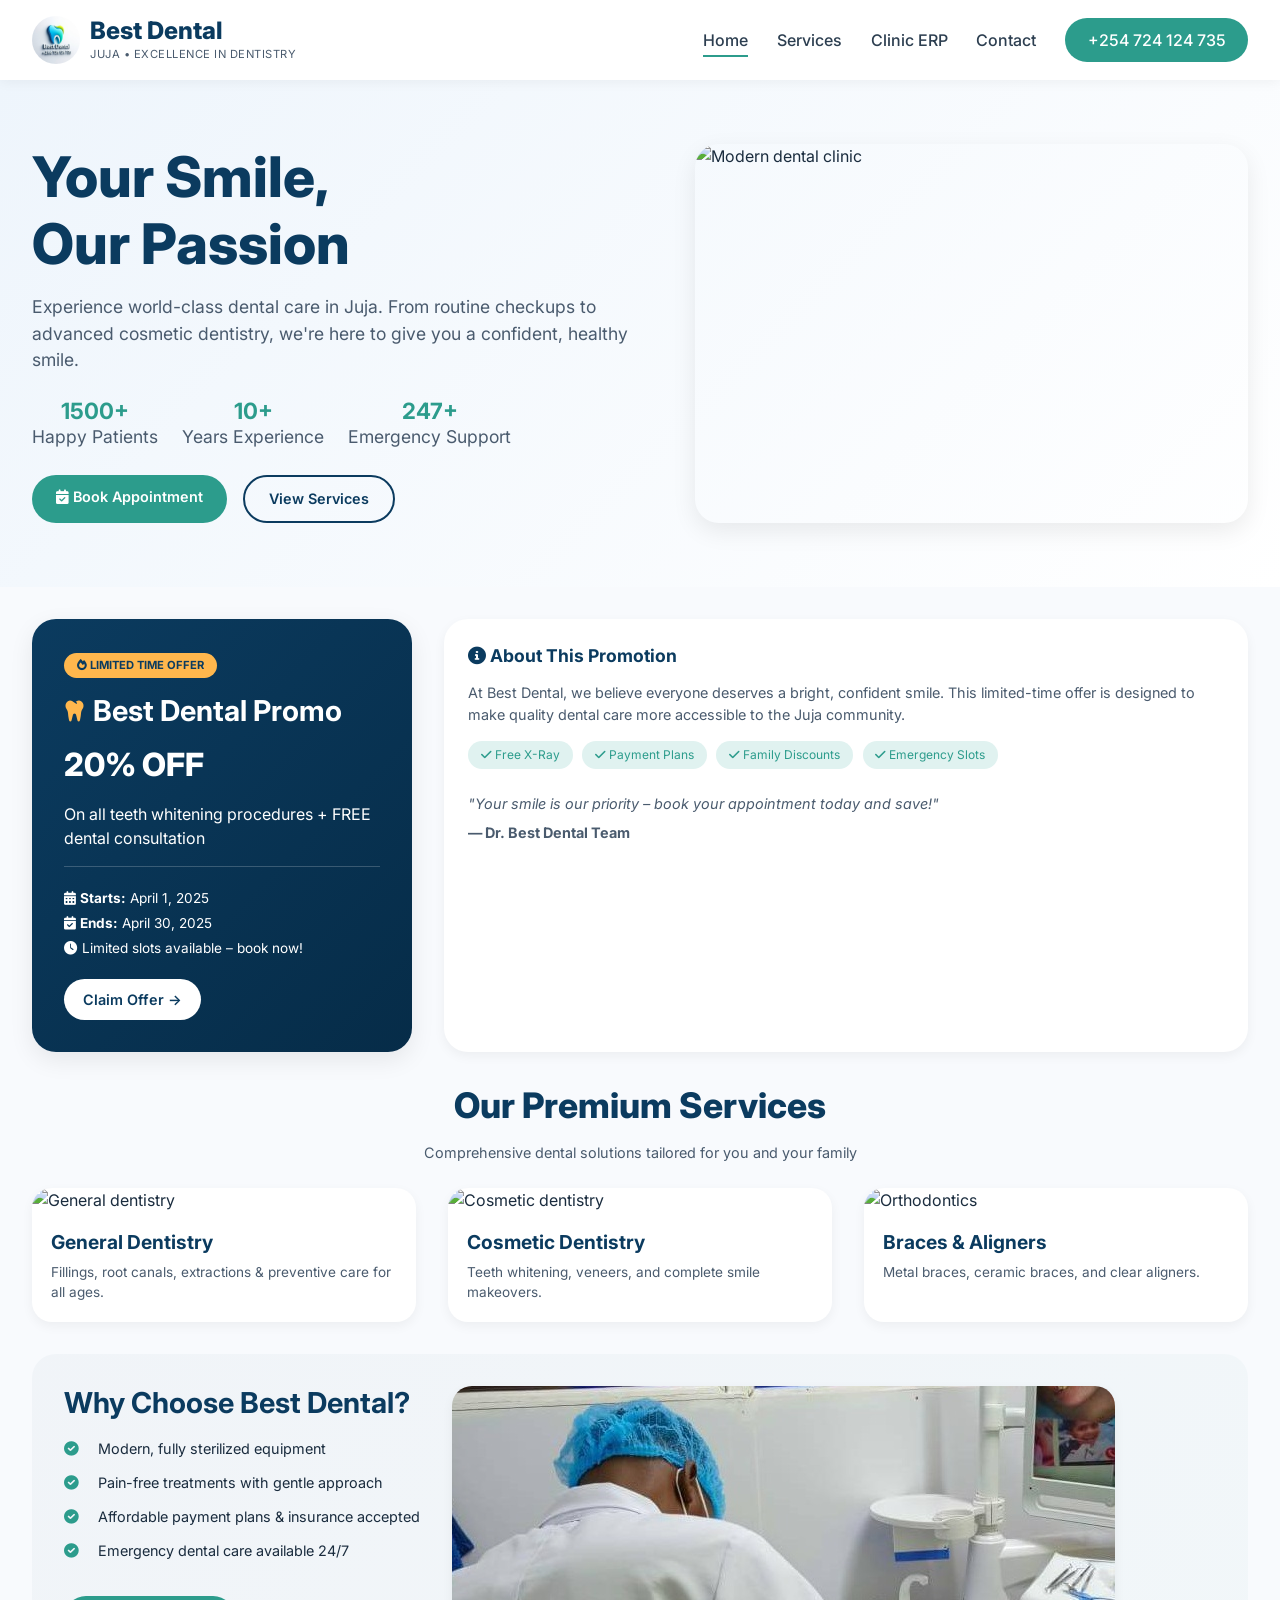
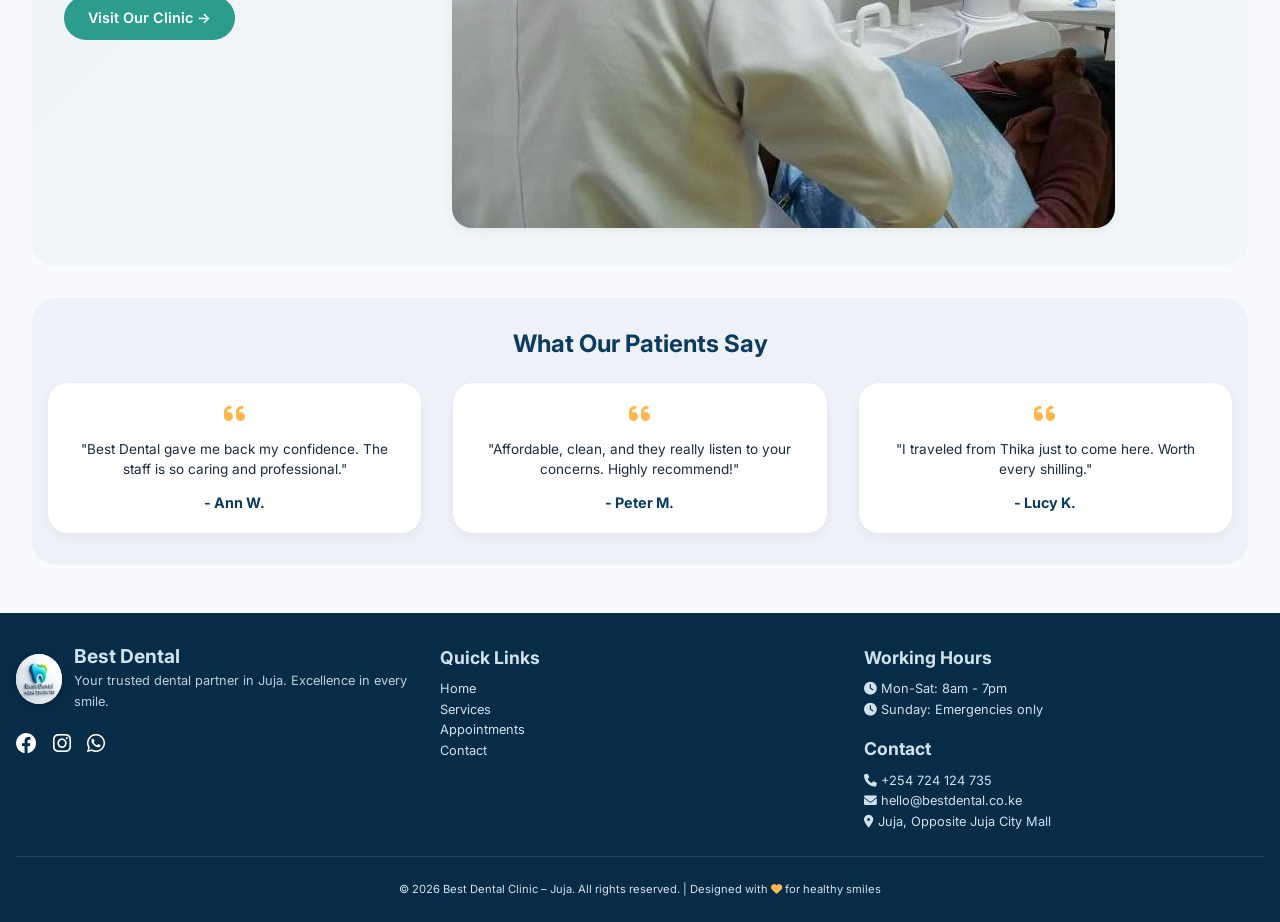
==== index.html @ 3c5ff572 "Add files via upload" ====
<!DOCTYPE html>
<html lang="en">
<head>
    <meta charset="UTF-8">
    <meta name="viewport" content="width=device-width, initial-scale=1.0, user-scalable=yes">
    <title>Best Dental | Premium Dental Care in Juja</title>
    <link rel="stylesheet" href="https://cdnjs.cloudflare.com/ajax/libs/font-awesome/6.0.0-beta3/css/all.min.css">
    <link href="https://fonts.googleapis.com/css2?family=Inter:opsz,wght@14..32,300;400;500;600;700;800&display=swap" rel="stylesheet">
    <link rel="stylesheet" href="css/style.css">
</head>
<body>
    <nav class="navbar">
        <div class="logo-area">
            <div class="logo-icon">
                <img src="img/logo.jpg" alt="Best Dental Logo">
            </div>
            <div class="logo-text">
                <h2>Best Dental</h2>
                <p>JUJA • EXCELLENCE IN DENTISTRY</p>
            </div>
        </div>
        
        <!-- Hamburger Button (Mobile Only) -->
        <button class="hamburger" id="hamburgerBtn">
            <span></span>
            <span></span>
            <span></span>
        </button>
        
        <!-- Desktop Navigation -->
        <div class="nav-links">
            <a href="index.html" class="active">Home</a>
            <a href="services.html">Services</a>
            <a href="erp.html">Clinic ERP</a>
            <a href="contact.html">Contact</a>
            <a href="contact.html" class="btn-contact">+254 724 124 735</a>
        </div>
    </nav>

    <!-- Slider Menu (Mobile Only) -->
    <div class="slider-overlay" id="sliderOverlay"></div>
    <div class="slider-menu" id="sliderMenu">
        <div class="slider-header">
            <div class="slider-logo">
                <div class="slider-logo-icon">
                    <img src="img/logo.jpg" alt="Best Dental Logo">
                </div>
                <div class="slider-logo-text">
                    <h3>Best Dental</h3>
                    <p>Juja • Excellence in Dentistry</p>
                </div>
            </div>
            <button class="close-slider" id="closeSliderBtn">&times;</button>
        </div>
        
        <div class="slider-nav">
            <a href="index.html" class="active"><i class="fas fa-home"></i> Home</a>
            <a href="services.html"><i class="fas fa-tooth"></i> Services</a>
            <a href="erp.html"><i class="fas fa-chart-line"></i> Clinic ERP</a>
            <a href="contact.html"><i class="fas fa-envelope"></i> Contact</a>
        </div>
        
        <div class="slider-contact">
            <h4><i class="fas fa-phone-alt"></i> Contact Us</h4>
            <p><i class="fas fa-phone"></i> +254 724 124 735</p>
            <p><i class="fas fa-envelope"></i> hello@bestdental.co.ke</p>
            <p><i class="fas fa-map-marker-alt"></i> Juja, Opposite Juja City Mall</p>
            
            <div class="slider-social">
                <a href="https://web.facebook.com/best.dental.724787" target="_blank"><i class="fab fa-facebook"></i></a>
                <a href="https://www.instagram.com/bestdentalservices/" target="_blank"><i class="fab fa-instagram"></i></a>
                <a href="https://wa.me/254724124735" target="_blank"><i class="fab fa-whatsapp"></i></a>
            </div>
            
            <a href="erp.html" class="slider-btn"><i class="fas fa-calendar-check"></i> Book Appointment</a>
        </div>
    </div>

    <section class="hero">
        <div class="container">
            <div class="hero-content">
                <h1>Your Smile, <br>Our Passion</h1>
                <p>Experience world-class dental care in Juja. From routine checkups to advanced cosmetic dentistry, we're here to give you a confident, healthy smile.</p>
                <div class="hero-stats">
                    <div class="stat"><h3>1500+</h3><p>Happy Patients</p></div>
                    <div class="stat"><h3>10+</h3><p>Years Experience</p></div>
                    <div class="stat"><h3>24/7</h3><p>Emergency Support</p></div>
                </div>
                <div style="display: flex; gap: 1rem; flex-wrap: wrap;">
                    <a href="erp.html" class="btn-primary"><i class="fas fa-calendar-check"></i> Book Appointment</a>
                    <a href="services.html" class="btn-outline">View Services</a>
                </div>
            </div>
            <div class="hero-image">
                <img src="https://houseofdentistry.co.ke/wp-content/uploads/2020/10/DSC_0431-scaled.jpg" alt="Modern dental clinic">
            </div>
        </div>
    </section>

    <div class="container">
        <!-- Promo Section - Left Aligned Card -->
        <div class="promo-wrapper">
            <div class="promo-card">
                <div class="promo-badge"><i class="fas fa-fire"></i> LIMITED TIME OFFER</div>
                <h3><i class="fas fa-tooth"></i> Best Dental Promo</h3>
                <div class="promo-offer">20% OFF</div>
                <p>On all teeth whitening procedures + FREE dental consultation</p>
                <div class="promo-date">
                    <p><i class="fas fa-calendar-alt"></i> <strong>Starts:</strong> April 1, 2025</p>
                    <p><i class="fas fa-calendar-check"></i> <strong>Ends:</strong> April 30, 2025</p>
                    <p><i class="fas fa-clock"></i> Limited slots available – book now!</p>
                </div>
                <a href="erp.html" class="promo-btn">Claim Offer →</a>
            </div>
            <div class="promo-content-right">
                <h4><i class="fas fa-info-circle"></i> About This Promotion</h4>
                <p>At Best Dental, we believe everyone deserves a bright, confident smile. This limited-time offer is designed to make quality dental care more accessible to the Juja community.</p>
                <div class="promo-features">
                    <span><i class="fas fa-check"></i> Free X-Ray</span>
                    <span><i class="fas fa-check"></i> Payment Plans</span>
                    <span><i class="fas fa-check"></i> Family Discounts</span>
                    <span><i class="fas fa-check"></i> Emergency Slots</span>
                </div>
                <p style="margin-top: 1.5rem; font-style: italic;">"Your smile is our priority – book your appointment today and save!"</p>
                <p style="margin-top: 0.5rem;"><strong>— Dr. Best Dental Team</strong></p>
            </div>
        </div>

        <h2 class="section-title">Our Premium Services</h2>
        <p class="section-subtitle">Comprehensive dental solutions tailored for you and your family</p>
        <div class="services-grid">
            <div class="service-card">
                <img src="https://shifaahospital.org/wp-content/uploads/2024/09/The-Role-of-a-Dentist-in-Maintaining-Your-Oral-Health.png" alt="General dentistry">
                <div class="content"><h3>General Dentistry</h3><p>Fillings, root canals, extractions & preventive care for all ages.</p></div>
            </div>
            <div class="service-card">
                <img src="https://scontent.fnbo13-1.fna.fbcdn.net/v/t39.30808-6/469881800_122126326064559151_54409147963840266_n.jpg?_nc_cat=105&ccb=1-7&_nc_sid=7b2446&_nc_eui2=AeFeHCFg1ZyaSvf7OvO3dJHKMnWObNJjqqAydY5s0mOqoLmKIzpsZwMqHELjt81m7YivEz2nai2r1z9JcjOSUirW&_nc_ohc=10UrlW1pHYQQ7kNvwGve7om&_nc_oc=Adovda522_haFuPMYmV1KsLUGXLLTKb4F3AwwepINVeyv_uLvt_TNycDi_cEps5HBSg&_nc_zt=23&_nc_ht=scontent.fnbo13-1.fna&_nc_gid=rflgQR3ItjI2ReU6grjfIA&_nc_ss=7a3a8&oh=00_Af3TT6M0QEmY58oxbe2tudcOz56ZprPc-ssbzOOgNjv3Uw&oe=69E692A6" alt="Cosmetic dentistry">
                <div class="content"><h3>Cosmetic Dentistry</h3><p>Teeth whitening, veneers, and complete smile makeovers.</p></div>
            </div>
            <div class="service-card">
                <img src="https://scontent.fnbo13-1.fna.fbcdn.net/v/t39.30808-6/470174684_122126584082559151_8700361435746763257_n.jpg?_nc_cat=108&ccb=1-7&_nc_sid=7b2446&_nc_eui2=AeGcIFAI9cGWh2qvRXtf2LxHQKT_LH-jnSpApP8sf6OdKqCbs3N2cEvGn_MaRPOKewoOFg4mpyKg1pTp7HoCHFAS&_nc_ohc=2NS2NKE_FpYQ7kNvwEtRUem&_nc_oc=AdpPy-0zDy1A6zvn3qN0KlWBdwSfjOWMylGCkoMfh3kVoTkOLO0EexBCStS_WVl-idM&_nc_zt=23&_nc_ht=scontent.fnbo13-1.fna&_nc_gid=z2QCT9Ng_3uWGx5Ohzm9BA&_nc_ss=7a3a8&oh=00_Af2NoJyahvsW6EiJYlNEM8X_BnwLkhM2UC7EM9M5RymG6A&oe=69E68B86" alt="Orthodontics">
                <div class="content"><h3>Braces & Aligners</h3><p>Metal braces, ceramic braces, and clear aligners.</p></div>
            </div>
        </div>

        <!-- Why Choose Us -->
        <div class="feature-section">
            <div class="feature-text">
                <h2>Why Choose Best Dental?</h2>
                <ul>
                    <li><i class="fas fa-check-circle"></i> Modern, fully sterilized equipment</li>
                    <li><i class="fas fa-check-circle"></i> Pain-free treatments with gentle approach</li>
                    <li><i class="fas fa-check-circle"></i> Affordable payment plans & insurance accepted</li>
                    <li><i class="fas fa-check-circle"></i> Emergency dental care available 24/7</li>
                </ul>
                <a href="contact.html" class="btn-primary" style="margin-top: 1.5rem; display: inline-block;">Visit Our Clinic →</a>
            </div>
            <div class="feature-image">
                <img src="img/doctor.jpg" alt="Dental clinic interior">
            </div>
        </div>

        <!-- Testimonials -->
        <div class="testimonials">
            <h2 style="text-align: center; color: var(--primary);">What Our Patients Say</h2>
            <div class="testimonial-grid">
                <div class="testimonial-card"><i class="fas fa-quote-left"></i><p>"Best Dental gave me back my confidence. The staff is so caring and professional."</p><h4>- Ann W.</h4></div>
                <div class="testimonial-card"><i class="fas fa-quote-left"></i><p>"Affordable, clean, and they really listen to your concerns. Highly recommend!"</p><h4>- Peter M.</h4></div>
                <div class="testimonial-card"><i class="fas fa-quote-left"></i><p>"I traveled from Thika just to come here. Worth every shilling."</p><h4>- Lucy K.</h4></div>
            </div>
        </div>
    </div>

    <footer>
        <div class="footer-content">
            <div>
                <div class="footer-logo-area">
                    <div class="footer-logo-icon">
                        <img src="img/logo.jpg" alt="Best Dental Logo">
                    </div>
                    <div>
                        <h3>Best Dental</h3>
                        <p>Your trusted dental partner in Juja. Excellence in every smile.</p>
                    </div>
                </div>
                <div class="social-links">
                    <a href="https://web.facebook.com/best.dental.724787" target="_blank"><i class="fab fa-facebook"></i></a>
                    <a href="https://www.instagram.com/bestdentalservices/" target="_blank"><i class="fab fa-instagram"></i></a>
                    <a href="https://wa.me/254724124735" target="_blank"><i class="fab fa-whatsapp"></i></a>
                </div>
            </div>
            <div>
                <h4>Quick Links</h4>
                <p><a href="index.html">Home</a><br><a href="services.html">Services</a><br><a href="erp.html">Appointments</a><br><a href="contact.html">Contact</a></p>
            </div>
            <div>
                <h4>Working Hours</h4>
                <p><i class="fas fa-clock"></i> Mon-Sat: 8am - 7pm<br><i class="fas fa-clock"></i> Sunday: Emergencies only</p>
                <h4 style="margin-top: 1rem;">Contact</h4>
                <p><i class="fas fa-phone"></i> +254 724 124 735<br><i class="fas fa-envelope"></i> hello@bestdental.co.ke<br><i class="fas fa-map-marker-alt"></i> Juja, Opposite Juja City Mall</p>
            </div>
        </div>
        <div class="copyright">
            <p>© 2026 Best Dental Clinic – Juja. All rights reserved. | Designed with <i class="fas fa-heart" style="color: #ffb74d;"></i> for healthy smiles</p>
        </div>
    </footer>

    <script src="js/script.js"></script>
</body>
</html>
---- css/style.css ----
/* ========================================
   BEST DENTAL - MAIN STYLESHEET
   Professional Mobile & Desktop Experience
   ======================================== */

:root {
    --primary: #0b3b5f;
    --primary-dark: #062c48;
    --primary-light: #1a5a7d;
    --secondary: #2c9c8c;
    --secondary-light: #e0f2f0;
    --accent: #ffb74d;
    --accent-dark: #f5a623;
    --gray-100: #f8f9fc;
    --gray-200: #eef2f8;
    --gray-600: #4a5b6e;
    --shadow-sm: 0 4px 12px rgba(0, 0, 0, 0.05);
    --shadow-md: 0 8px 24px rgba(0, 0, 0, 0.08);
    --shadow-lg: 0 16px 32px rgba(0, 0, 0, 0.1);
    --shadow-3d: 0 20px 35px -10px rgba(0, 0, 0, 0.2);
}

* {
    margin: 0;
    padding: 0;
    box-sizing: border-box;
}

body {
    font-family: 'Inter', sans-serif;
    background: #f8fafd;
    color: #1a2c3e;
    line-height: 1.5;
    overflow-x: hidden;
}

h1, h2, h3 {
    font-weight: 700;
    line-height: 1.2;
}

/* Container */
.container {
    max-width: 1280px;
    margin: 0 auto;
    padding: 0 2rem;
}

/* ========= NAVBAR - MOBILE FIRST ========= */
.navbar {
    background: rgba(255, 255, 255, 0.98);
    backdrop-filter: blur(10px);
    padding: 0.8rem 1rem;
    display: flex;
    justify-content: space-between;
    align-items: center;
    flex-wrap: wrap;
    box-shadow: var(--shadow-sm);
    position: sticky;
    top: 0;
    z-index: 1000;
    transition: all 0.3s ease;
}

.logo-area {
    display: flex;
    align-items: center;
    gap: 10px;
    transition: transform 0.3s ease;
}

.logo-icon {
    background: var(--primary);
    width: 40px;
    height: 40px;
    border-radius: 50%;
    display: flex;
    align-items: center;
    justify-content: center;
    color: white;
    font-size: 1.3rem;
    transition: all 0.3s ease;
}

.logo-text h2 {
    font-size: 1.2rem;
    font-weight: 800;
    color: var(--primary);
}

.logo-text p {
    font-size: 0.6rem;
    color: var(--gray-600);
    letter-spacing: 0.5px;
}

.nav-links {
    display: flex;
    align-items: center;
    gap: 0.8rem;
    flex-wrap: wrap;
}

.nav-links a {
    text-decoration: none;
    color: #2c3e50;
    font-weight: 500;
    font-size: 0.85rem;
    transition: all 0.3s ease;
    position: relative;
    white-space: nowrap;
}

.btn-contact {
    background: var(--secondary);
    color: white !important;
    padding: 0.4rem 0.9rem;
    border-radius: 40px;
    font-size: 0.8rem !important;
}

/* ========= HERO SECTION - MOBILE OPTIMIZED ========= */
.hero {
    background: linear-gradient(135deg, #eef5fc 0%, #ffffff 100%);
    padding: 2rem 1rem;
    position: relative;
    overflow: hidden;
}

.hero .container {
    display: flex;
    flex-direction: column;
    gap: 2rem;
    padding: 0;
}

.hero-content {
    text-align: center;
}

.hero-content h1 {
    font-size: 2rem;
    font-weight: 800;
    color: var(--primary);
    margin-bottom: 1rem;
}

.hero-content p {
    font-size: 0.95rem;
    color: var(--gray-600);
    margin-bottom: 1.5rem;
    line-height: 1.5;
}

.hero-stats {
    display: flex;
    justify-content: center;
    gap: 1.5rem;
    margin: 1.5rem 0;
    flex-wrap: wrap;
}

.stat {
    text-align: center;
    transition: transform 0.3s ease;
}

.stat h3 {
    font-size: 1.4rem;
    color: var(--secondary);
}

.stat p {
    font-size: 0.8rem;
    margin-bottom: 0;
}

.hero-image {
    border-radius: 24px;
    overflow: hidden;
    box-shadow: var(--shadow-md);
}

.hero-image img {
    width: 100%;
    height: auto;
    display: block;
}

/* ========= PROMO SECTION - MOBILE FIRST ========= */
.promo-wrapper {
    display: flex;
    flex-direction: column;
    gap: 1.5rem;
    margin: 2rem 0;
}

.promo-card {
    background: linear-gradient(135deg, var(--primary) 0%, var(--primary-dark) 100%);
    border-radius: 24px;
    padding: 1.5rem;
    color: white;
    box-shadow: var(--shadow-md);
    transition: all 0.4s ease;
    position: relative;
    overflow: hidden;
}

.promo-card h3 {
    font-size: 1.3rem;
    margin-bottom: 0.8rem;
    display: flex;
    align-items: center;
    gap: 8px;
}

.promo-card h3 i {
    font-size: 1.5rem;
    color: var(--accent);
}

.promo-badge {
    background: var(--accent);
    color: var(--primary);
    display: inline-block;
    padding: 0.25rem 0.8rem;
    border-radius: 50px;
    font-weight: 700;
    font-size: 0.7rem;
    margin-bottom: 1rem;
}

.promo-offer {
    font-size: 1.8rem;
    font-weight: 800;
    margin: 0.8rem 0;
}

.promo-date {
    border-top: 1px solid rgba(255,255,255,0.2);
    margin-top: 1rem;
    padding-top: 1rem;
    font-size: 0.85rem;
}

.promo-date p {
    margin: 0.3rem 0;
}

.promo-btn {
    background: white;
    color: var(--primary);
    padding: 0.6rem 1.2rem;
    border-radius: 40px;
    text-decoration: none;
    font-weight: 600;
    display: inline-block;
    margin-top: 1rem;
    font-size: 0.9rem;
    transition: all 0.3s ease;
}

.promo-content-right {
    flex: 1;
    background: white;
    border-radius: 24px;
    padding: 1.5rem;
    box-shadow: var(--shadow-sm);
}

.promo-content-right h4 {
    color: var(--primary);
    font-size: 1.1rem;
    margin-bottom: 0.8rem;
}

.promo-content-right p {
    color: var(--gray-600);
    font-size: 0.9rem;
    line-height: 1.5;
}

.promo-features {
    display: flex;
    flex-wrap: wrap;
    gap: 0.6rem;
    margin-top: 1rem;
}

.promo-features span {
    background: var(--secondary-light);
    padding: 0.3rem 0.8rem;
    border-radius: 50px;
    font-size: 0.75rem;
    color: var(--secondary);
}

/* ========= BUTTONS ========= */
.btn-primary, .btn-outline {
    display: inline-block;
    padding: 0.7rem 1.5rem;
    border-radius: 40px;
    text-decoration: none;
    font-weight: 600;
    font-size: 0.9rem;
    transition: all 0.3s ease;
    text-align: center;
}

.btn-primary {
    background: var(--secondary);
    color: white;
}

.btn-outline {
    background: transparent;
    color: var(--primary);
    border: 2px solid var(--primary);
}

/* ========= SERVICES SECTION ========= */
.section-title {
    text-align: center;
    font-size: 1.8rem;
    font-weight: 800;
    margin: 2rem 0 1rem;
    color: var(--primary);
}

.section-subtitle {
    text-align: center;
    color: var(--gray-600);
    font-size: 0.9rem;
    margin-bottom: 1.5rem;
    padding: 0 1rem;
}

.services-grid {
    display: grid;
    grid-template-columns: 1fr;
    gap: 1.5rem;
    margin: 1.5rem 0;
}

.service-card {
    background: white;
    border-radius: 20px;
    overflow: hidden;
    box-shadow: var(--shadow-sm);
    transition: all 0.3s ease;
}

.service-card img {
    width: 100%;
    height: 180px;
    object-fit: cover;
}

.service-card .content {
    padding: 1.2rem;
}

.service-card h3 {
    font-size: 1.2rem;
    margin-bottom: 0.5rem;
    color: var(--primary);
}

.service-card p {
    font-size: 0.85rem;
    color: var(--gray-600);
    line-height: 1.5;
}

/* ========= FEATURE SECTION ========= */
.feature-section {
    display: flex;
    flex-direction: column;
    gap: 1.5rem;
    margin: 2rem 0;
    background: linear-gradient(135deg, rgba(11,59,95,0.03) 0%, rgba(44,156,140,0.03) 100%);
    padding: 1.5rem;
    border-radius: 24px;
}

.feature-text h2 {
    color: var(--primary);
    font-size: 1.4rem;
    margin-bottom: 1rem;
}

.feature-text ul {
    list-style: none;
    line-height: 1.8;
}

.feature-text li {
    font-size: 0.9rem;
    margin-bottom: 0.5rem;
}

.feature-text li i {
    color: var(--secondary);
    margin-right: 10px;
    width: 20px;
}

.feature-image img {
    width: 100%;
    border-radius: 20px;
    box-shadow: var(--shadow-sm);
}

/* ========= TESTIMONIALS ========= */
.testimonials {
    background: var(--gray-200);
    border-radius: 24px;
    padding: 2rem 1rem;
    margin: 2rem 0;
}

.testimonials h2 {
    font-size: 1.5rem;
}

.testimonial-grid {
    display: grid;
    grid-template-columns: 1fr;
    gap: 1.5rem;
    margin-top: 1.5rem;
}

.testimonial-card {
    background: white;
    padding: 1.2rem;
    border-radius: 20px;
    text-align: center;
    box-shadow: var(--shadow-sm);
}

.testimonial-card i {
    font-size: 1.5rem;
    color: var(--accent);
    margin-bottom: 0.8rem;
}

.testimonial-card p {
    font-size: 0.85rem;
    line-height: 1.5;
    margin-bottom: 0.8rem;
}

.testimonial-card h4 {
    font-size: 0.9rem;
    color: var(--primary);
}

/* ========= FOOTER ========= */
footer {
    background: var(--primary-dark);
    color: #d1e2ed;
    padding: 2rem 1rem 1.5rem;
    margin-top: 3rem;
}

.footer-content {
    max-width: 1280px;
    margin: 0 auto;
    display: grid;
    grid-template-columns: 1fr;
    gap: 1.5rem;
    text-align: center;
}

.footer-content h3, .footer-content h4 {
    font-size: 1.1rem;
    margin-bottom: 0.5rem;
}

.footer-content p {
    font-size: 0.8rem;
    line-height: 1.6;
}

.footer-content a {
    color: #d1e2ed;
    text-decoration: none;
    transition: color 0.3s ease;
}

.social-links {
    display: flex;
    justify-content: center;
    gap: 1rem;
    margin-top: 0.8rem;
}

.social-links a {
    color: white;
    font-size: 1.3rem;
    transition: all 0.3s ease;
}

.copyright {
    text-align: center;
    padding-top: 1.5rem;
    margin-top: 1.5rem;
    border-top: 1px solid rgba(255,255,255,0.1);
    font-size: 0.7rem;
}

/* ========= DESKTOP ENHANCEMENTS ========= */
@media (min-width: 768px) {
    /* Navbar Desktop */
    .navbar {
        padding: 1rem 2rem;
    }
    
    .logo-icon {
        width: 48px;
        height: 48px;
        font-size: 1.6rem;
    }
    
    .logo-text h2 {
        font-size: 1.5rem;
    }
    
    .logo-text p {
        font-size: 0.7rem;
    }
    
    .nav-links {
        gap: 1.8rem;
    }
    
    .nav-links a {
        font-size: 1rem;
    }
    
    .btn-contact {
        padding: 0.6rem 1.4rem;
        font-size: 1rem !important;
    }
    
    /* Hero Desktop */
    .hero {
        padding: 4rem 2rem;
    }
    
    .hero .container {
        flex-direction: row;
        gap: 3rem;
    }
    
    .hero-content {
        text-align: left;
        flex: 1;
    }
    
    .hero-content h1 {
        font-size: 3rem;
    }
    
    .hero-content p {
        font-size: 1.1rem;
    }
    
    .hero-stats {
        justify-content: flex-start;
    }
    
    .hero-image {
        flex: 0.9;
    }
    
    /* Promo Desktop */
    .promo-wrapper {
        flex-direction: row;
        gap: 2rem;
    }
    
    .promo-card {
        flex: 0 0 380px;
        padding: 2rem;
    }
    
    .promo-card h3 {
        font-size: 1.8rem;
    }
    
    .promo-offer {
        font-size: 2rem;
    }
    
    /* Services Desktop */
    .services-grid {
        grid-template-columns: repeat(auto-fit, minmax(280px, 1fr));
        gap: 2rem;
    }
    
    .section-title {
        font-size: 2.2rem;
    }
    
    /* Feature Desktop */
    .feature-section {
        flex-direction: row;
        gap: 2rem;
        padding: 2rem;
    }
    
    .feature-text h2 {
        font-size: 1.8rem;
    }
    
    /* Testimonials Desktop */
    .testimonial-grid {
        grid-template-columns: repeat(auto-fit, minmax(280px, 1fr));
        gap: 2rem;
    }
    
    /* Footer Desktop */
    .footer-content {
        grid-template-columns: repeat(auto-fit, minmax(200px, 1fr));
        text-align: left;
    }
    
    .social-links {
        justify-content: flex-start;
    }
}

/* ========= LARGE DESKTOP ========= */
@media (min-width: 1200px) {
    .container {
        padding: 0 2rem;
    }
    
    .hero-content h1 {
        font-size: 3.5rem;
    }
}

/* ========= SMALL MOBILE (under 380px) ========= */
@media (max-width: 380px) {
    .navbar {
        flex-direction: column;
        gap: 0.8rem;
    }
    
    .nav-links {
        justify-content: center;
    }
    
    .hero-content h1 {
        font-size: 1.6rem;
    }
    
    .promo-card {
        padding: 1.2rem;
    }
    
    .promo-offer {
        font-size: 1.5rem;
    }
    
    .btn-primary, .btn-outline {
        padding: 0.6rem 1.2rem;
        font-size: 0.8rem;
    }
}

/* ========= TOUCH OPTIMIZATIONS ========= */
@media (max-width: 768px) {
    /* Larger touch targets */
    .nav-links a,
    .btn-primary,
    .btn-outline,
    .promo-btn,
    .service-card,
    .testimonial-card {
        cursor: pointer;
        -webkit-tap-highlight-color: transparent;
    }
    
    /* Improve readability */
    body {
        font-size: 16px;
    }
    
    /* Better spacing for touch */
    .stat, 
    .service-card .content,
    .promo-features span {
        padding: 0.5rem;
    }
    
    /* Prevent zoom on input focus */
    input, select, textarea, button {
        font-size: 16px;
    }
}

/* ========= ANIMATIONS ========= */
@keyframes fadeInUp {
    from {
        opacity: 0;
        transform: translateY(30px);
    }
    to {
        opacity: 1;
        transform: translateY(0);
    }
}

/* Hover effects only on devices that support hover */
@media (hover: hover) {
    .logo-area:hover {
        transform: scale(1.02);
    }
    
    .logo-icon:hover {
        transform: rotateY(180deg);
        background: var(--secondary);
    }
    
    .nav-links a:hover {
        color: var(--secondary);
        transform: translateY(-2px);
    }
    
    .nav-links a::after {
        content: '';
        position: absolute;
        bottom: -5px;
        left: 0;
        width: 0%;
        height: 2px;
        background: var(--secondary);
        transition: width 0.3s ease;
    }
    
    .nav-links a:hover::after,
    .nav-links a.active::after {
        width: 100%;
    }
    
    .btn-contact:hover {
        background: var(--primary-light);
        transform: translateY(-3px) scale(1.02) !important;
        box-shadow: var(--shadow-md);
    }
    
    .hero-image:hover {
        transform: translateY(-10px) rotateX(3deg);
        box-shadow: var(--shadow-3d);
    }
    
    .hero-image:hover img {
        transform: scale(1.05);
    }
    
    .service-card:hover {
        transform: translateY(-8px);
        box-shadow: var(--shadow-md);
    }
    
    .promo-card:hover {
        transform: translateY(-5px);
        box-shadow: var(--shadow-lg);
    }
    
    .testimonial-card:hover {
        transform: translateY(-5px);
        box-shadow: var(--shadow-md);
    }
    
    .social-links a:hover {
        color: var(--accent);
        transform: translateY(-3px);
    }
}
/* Footer Logo Styles */
.footer-logo-area {
    display: flex;
    align-items: center;
    gap: 12px;
    margin-bottom: 1rem;
}

.footer-logo-icon {
    width: 50px;
    height: 50px;
    border-radius: 50%;
    overflow: hidden;
    background: white;
    display: flex;
    align-items: center;
    justify-content: center;
    box-shadow: 0 2px 8px rgba(0, 0, 0, 0.15);
}

.footer-logo-icon img {
    width: 100%;
    height: 100%;
    object-fit: cover;
}

.footer-logo-area h3 {
    margin-bottom: 0.2rem;
    font-size: 1.2rem;
}

.footer-logo-area p {
    font-size: 0.8rem;
    opacity: 0.9;
}

/* Mobile adjustment for footer logo */
@media (max-width: 768px) {
    .footer-logo-area {
        justify-content: center;
        text-align: center;
        flex-direction: column;
    }
    
    .footer-logo-icon {
        width: 60px;
        height: 60px;
        margin-bottom: 0.5rem;
    }
    
    .footer-logo-area h3 {
        font-size: 1.3rem;
    }
}

/* Desktop footer logo adjustment */
@media (min-width: 768px) {
    .footer-logo-area {
        flex-direction: row;
        text-align: left;
    }
}
/* Logo Image Styles */
.logo-icon {
    width: 48px;
    height: 48px;
    border-radius: 50%;
    overflow: hidden;
    display: flex;
    align-items: center;
    justify-content: center;
    background: var(--primary);
    transition: all 0.3s ease;
}

.logo-icon img {
    width: 100%;
    height: 100%;
    object-fit: cover;
}

.logo-icon i {
    font-size: 1.6rem;
    color: white;
}

/* Mobile adjustment */
@media (max-width: 768px) {
    .logo-icon {
        width: 40px;
        height: 40px;
    }
    
    .logo-icon i {
        font-size: 1.3rem;
    }
}
/* ========================================
   HAMBURGER MENU - MOBILE SLIDER
   ======================================== */

/* Hamburger Button */
.hamburger {
    display: none;
    background: none;
    border: none;
    cursor: pointer;
    padding: 10px;
    z-index: 1001;
    position: relative;
}

.hamburger span {
    display: block;
    width: 25px;
    height: 3px;
    background: var(--primary);
    margin: 5px 0;
    border-radius: 3px;
    transition: all 0.3s ease;
}

/* Hamburger Animation (when open) */
.hamburger.active span:nth-child(1) {
    transform: rotate(45deg) translate(5px, 6px);
}

.hamburger.active span:nth-child(2) {
    opacity: 0;
}

.hamburger.active span:nth-child(3) {
    transform: rotate(-45deg) translate(5px, -6px);
}

/* Slider Menu Overlay */
.slider-overlay {
    position: fixed;
    top: 0;
    left: 0;
    width: 100%;
    height: 100%;
    background: rgba(0, 0, 0, 0.5);
    z-index: 1002;
    opacity: 0;
    visibility: hidden;
    transition: all 0.3s ease;
}

.slider-overlay.active {
    opacity: 1;
    visibility: visible;
}

/* Slider Menu (75% width from left) */
.slider-menu {
    position: fixed;
    top: 0;
    left: -75%;
    width: 75%;
    height: 100%;
    background: linear-gradient(135deg, var(--primary) 0%, var(--primary-dark) 100%);
    z-index: 1003;
    padding: 2rem 1.5rem;
    transition: left 0.3s cubic-bezier(0.4, 0, 0.2, 1);
    box-shadow: 5px 0 25px rgba(0, 0, 0, 0.2);
    overflow-y: auto;
}

.slider-menu.active {
    left: 0;
}

/* Slider Menu Header */
.slider-header {
    display: flex;
    justify-content: space-between;
    align-items: center;
    margin-bottom: 2rem;
    padding-bottom: 1rem;
    border-bottom: 1px solid rgba(255, 255, 255, 0.2);
}

.slider-logo {
    display: flex;
    align-items: center;
    gap: 10px;
}

.slider-logo-icon {
    width: 45px;
    height: 45px;
    border-radius: 50%;
    overflow: hidden;
    background: white;
    display: flex;
    align-items: center;
    justify-content: center;
}

.slider-logo-icon img {
    width: 100%;
    height: 100%;
    object-fit: cover;
}

.slider-logo-text h3 {
    color: white;
    font-size: 1.1rem;
    margin-bottom: 0.2rem;
}

.slider-logo-text p {
    color: rgba(255, 255, 255, 0.7);
    font-size: 0.7rem;
}

.close-slider {
    background: none;
    border: none;
    color: white;
    font-size: 1.8rem;
    cursor: pointer;
    transition: transform 0.3s ease;
    padding: 5px;
}

.close-slider:hover {
    transform: rotate(90deg);
}

/* Slider Navigation Links */
.slider-nav {
    display: flex;
    flex-direction: column;
    gap: 1rem;
    margin-bottom: 2rem;
}

.slider-nav a {
    color: white;
    text-decoration: none;
    font-size: 1.2rem;
    font-weight: 500;
    padding: 0.8rem 0;
    transition: all 0.3s ease;
    border-bottom: 1px solid rgba(255, 255, 255, 0.1);
    display: flex;
    align-items: center;
    gap: 12px;
}

.slider-nav a i {
    width: 25px;
    font-size: 1.2rem;
    color: var(--accent);
}

.slider-nav a:hover {
    transform: translateX(8px);
    color: var(--accent);
}

.slider-nav a.active {
    color: var(--accent);
}

/* Slider Contact Info */
.slider-contact {
    margin-top: 2rem;
    padding-top: 1rem;
    border-top: 1px solid rgba(255, 255, 255, 0.2);
}

.slider-contact h4 {
    color: white;
    font-size: 1rem;
    margin-bottom: 1rem;
}

.slider-contact p {
    color: rgba(255, 255, 255, 0.8);
    font-size: 0.85rem;
    margin-bottom: 0.8rem;
    display: flex;
    align-items: center;
    gap: 10px;
}

.slider-contact p i {
    width: 20px;
    color: var(--accent);
}

.slider-social {
    display: flex;
    gap: 1rem;
    margin-top: 1.5rem;
}

.slider-social a {
    color: white;
    font-size: 1.3rem;
    transition: all 0.3s ease;
}

.slider-social a:hover {
    color: var(--accent);
    transform: translateY(-3px);
}

/* Slider Button */
.slider-btn {
    display: inline-block;
    background: var(--accent);
    color: var(--primary);
    padding: 0.8rem 1.5rem;
    border-radius: 40px;
    text-decoration: none;
    font-weight: 600;
    font-size: 0.9rem;
    margin-top: 1.5rem;
    text-align: center;
    transition: all 0.3s ease;
}

.slider-btn:hover {
    background: white;
    transform: translateY(-2px);
}

/* Hide desktop nav links on mobile, show hamburger */
@media (max-width: 768px) {
    .hamburger {
        display: block;
    }
    
    .nav-links {
        display: none;
    }
    
    /* Prevent body scroll when menu is open */
    body.menu-open {
        overflow: hidden;
    }
}

/* Show desktop nav on tablet/desktop, hide hamburger */
@media (min-width: 769px) {
    .hamburger {
        display: none;
    }
    
    .slider-overlay,
    .slider-menu {
        display: none;
    }
}
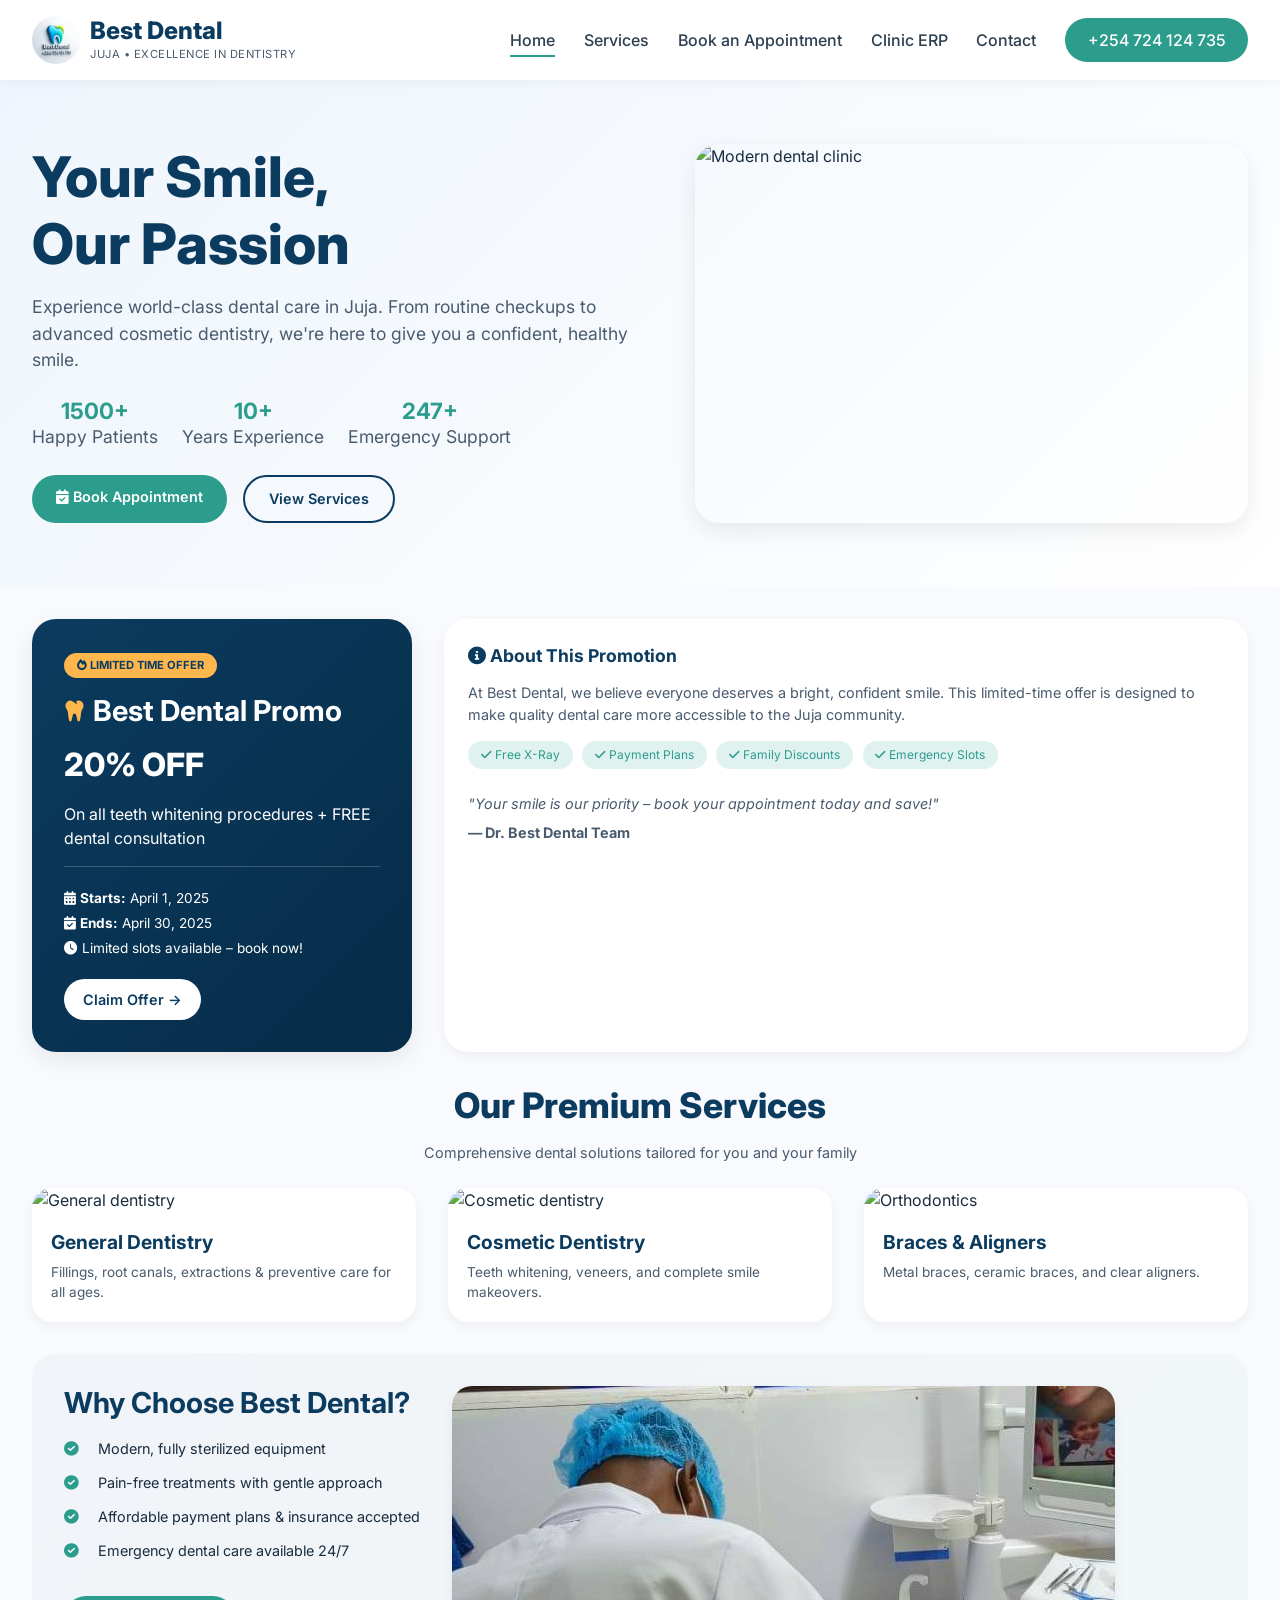
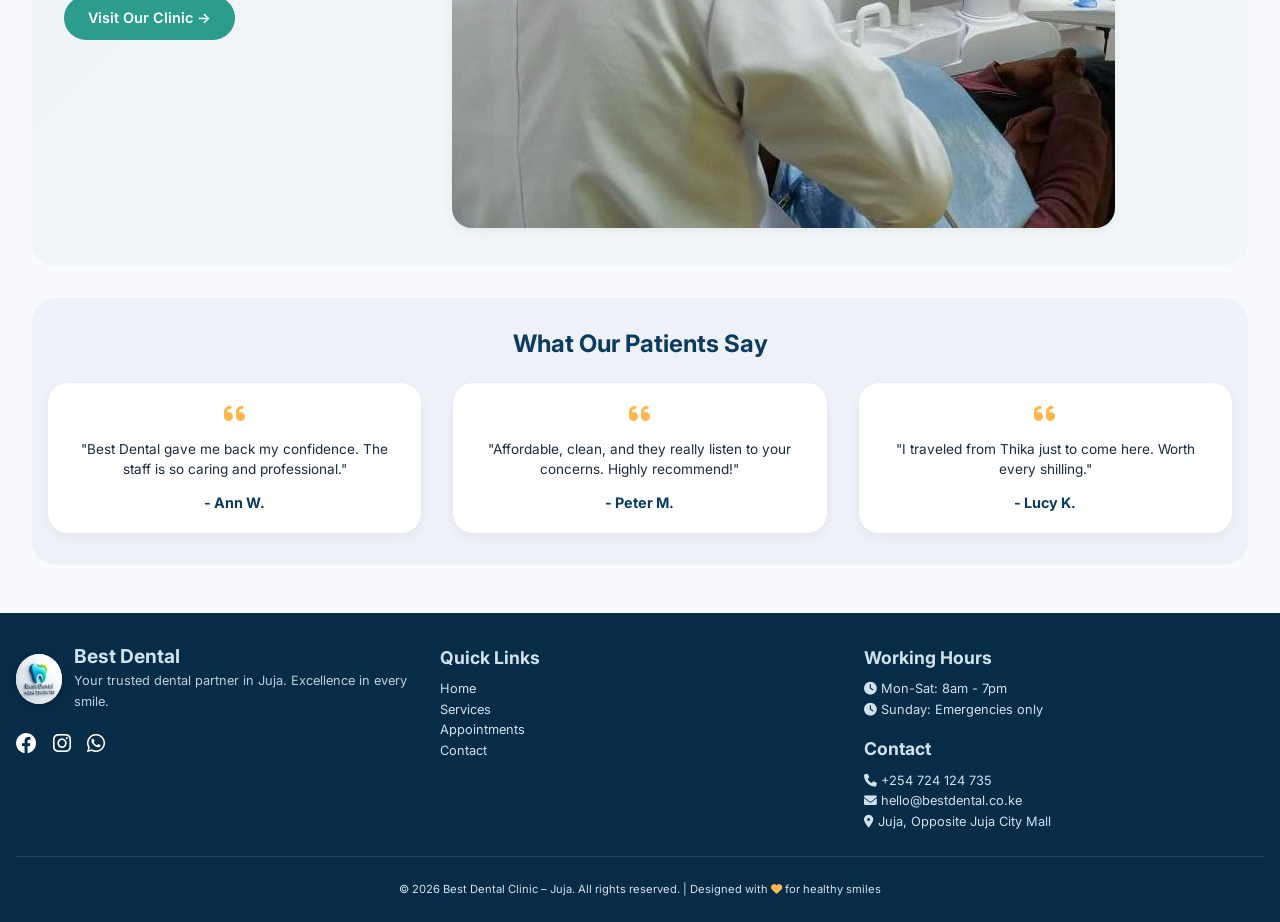
==== commit 952c2f11: "Update index.html" ====
--- a/index.html
+++ b/index.html
@@ -31,6 +31,7 @@
         <div class="nav-links">
             <a href="index.html" class="active">Home</a>
             <a href="services.html">Services</a>
+            <a href="appointment.html">Book an Appointment</a>
             <a href="erp.html">Clinic ERP</a>
             <a href="contact.html">Contact</a>
             <a href="contact.html" class="btn-contact">+254 724 124 735</a>
@@ -56,7 +57,7 @@
         <div class="slider-nav">
             <a href="index.html" class="active"><i class="fas fa-home"></i> Home</a>
             <a href="services.html"><i class="fas fa-tooth"></i> Services</a>
-            <a href="erp.html"><i class="fas fa-chart-line"></i> Clinic ERP</a>
+            <a href="appointment.html"><i class="fas fa-chart-line"></i> Clinic ERP</a>
             <a href="contact.html"><i class="fas fa-envelope"></i> Contact</a>
         </div>
         
@@ -87,7 +88,7 @@
                     <div class="stat"><h3>24/7</h3><p>Emergency Support</p></div>
                 </div>
                 <div style="display: flex; gap: 1rem; flex-wrap: wrap;">
-                    <a href="erp.html" class="btn-primary"><i class="fas fa-calendar-check"></i> Book Appointment</a>
+                    <a href="appointment.html" class="btn-primary"><i class="fas fa-calendar-check"></i> Book Appointment</a>
                     <a href="services.html" class="btn-outline">View Services</a>
                 </div>
             </div>
@@ -207,4 +208,4 @@
 
     <script src="js/script.js"></script>
 </body>
-</html>+</html>
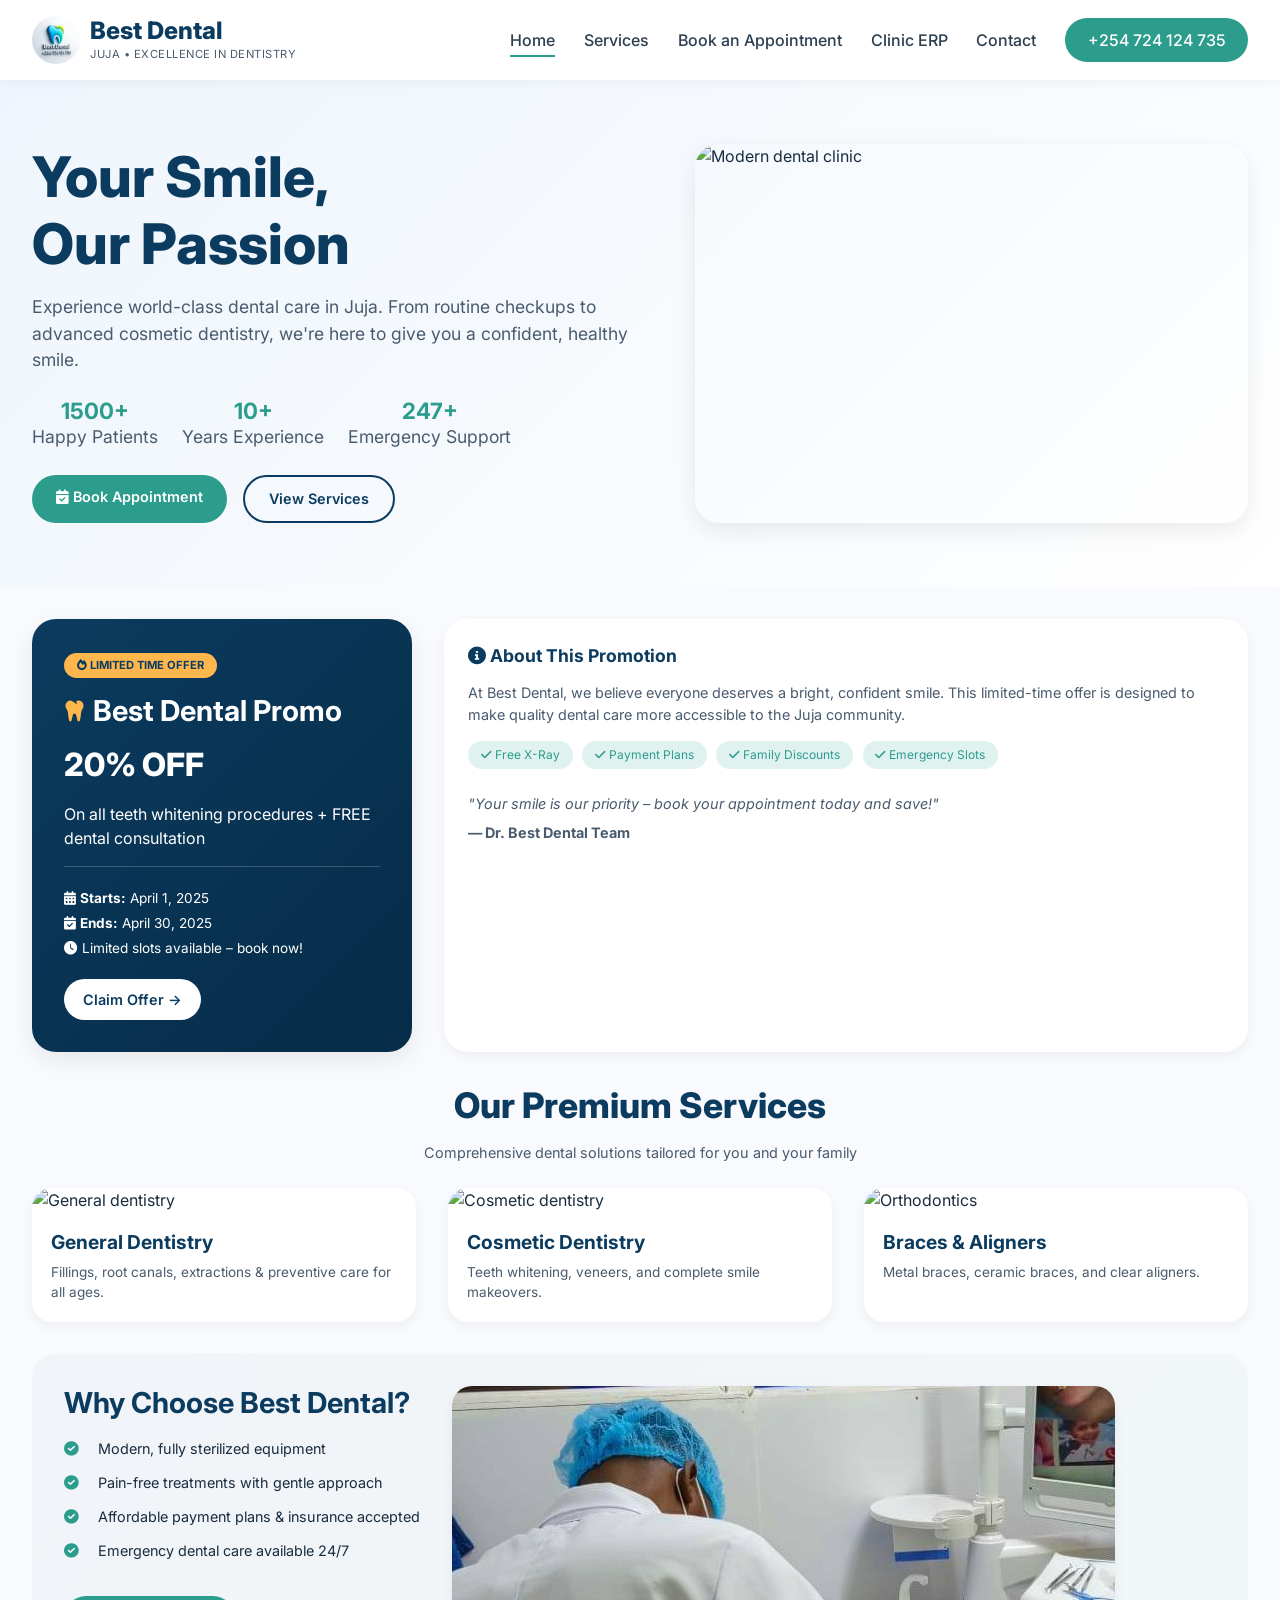
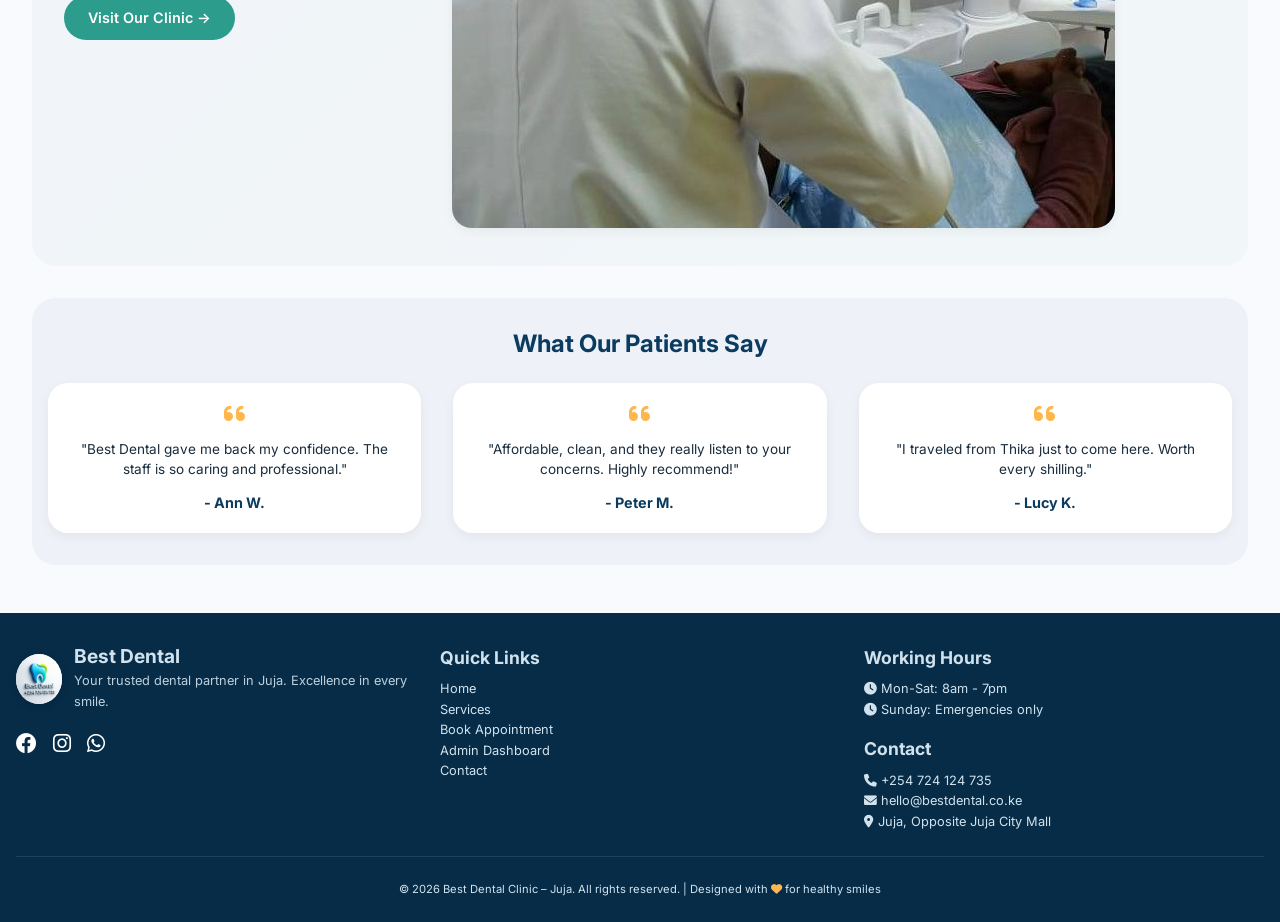
==== commit 344663ea: "Update index.html" ====
--- a/index.html
+++ b/index.html
@@ -3,7 +3,37 @@
 <head>
     <meta charset="UTF-8">
     <meta name="viewport" content="width=device-width, initial-scale=1.0, user-scalable=yes">
+    
+    <!-- Title -->
     <title>Best Dental | Premium Dental Care in Juja</title>
+    
+    <!-- Favicon - Browser Tab Icon -->
+    <link rel="icon" type="image/jpeg" href="img/logo.jpg">
+    <link rel="apple-touch-icon" href="img/logo.jpg">
+    
+    <!-- Open Graph Meta Tags (For WhatsApp, Facebook, LinkedIn sharing) -->
+    <meta property="og:title" content="Best Dental Clinic - Premium Dental Care in Juja">
+    <meta property="og:description" content="Experience world-class dental care in Juja. General dentistry, cosmetic dentistry, braces, whitening, and 24/7 emergency support. Book your appointment today!">
+    <meta property="og:image" content="https://bestdental.co.ke/img/logo.jpg">
+    <meta property="og:image:width" content="1200">
+    <meta property="og:image:height" content="630">
+    <meta property="og:type" content="website">
+    <meta property="og:url" content="https://bestdental.co.ke">
+    <meta property="og:site_name" content="Best Dental Clinic">
+    
+    <!-- Twitter Card Meta Tags -->
+    <meta name="twitter:card" content="summary_large_image">
+    <meta name="twitter:title" content="Best Dental Clinic - Premium Dental Care in Juja">
+    <meta name="twitter:description" content="Experience world-class dental care in Juja. Book your appointment today!">
+    <meta name="twitter:image" content="https://bestdental.co.ke/img/logo.jpg">
+    
+    <!-- Additional SEO Meta Tags -->
+    <meta name="description" content="Best Dental Clinic in Juja offers general dentistry, cosmetic dentistry, braces, teeth whitening, and 24/7 emergency care. Book your appointment today!">
+    <meta name="keywords" content="dentist Juja, dental clinic Juja, teeth whitening, braces, dentures, root canal, Best Dental">
+    <meta name="author" content="Best Dental Clinic">
+    <meta name="robots" content="index, follow">
+    
+    <!-- CSS -->
     <link rel="stylesheet" href="https://cdnjs.cloudflare.com/ajax/libs/font-awesome/6.0.0-beta3/css/all.min.css">
     <link href="https://fonts.googleapis.com/css2?family=Inter:opsz,wght@14..32,300;400;500;600;700;800&display=swap" rel="stylesheet">
     <link rel="stylesheet" href="css/style.css">
@@ -57,7 +87,8 @@
         <div class="slider-nav">
             <a href="index.html" class="active"><i class="fas fa-home"></i> Home</a>
             <a href="services.html"><i class="fas fa-tooth"></i> Services</a>
-            <a href="appointment.html"><i class="fas fa-chart-line"></i> Clinic ERP</a>
+            <a href="appointment.html"><i class="fas fa-calendar-check"></i> Book Appointment</a>
+            <a href="erp.html"><i class="fas fa-chart-line"></i> Clinic ERP</a>
             <a href="contact.html"><i class="fas fa-envelope"></i> Contact</a>
         </div>
         
@@ -73,7 +104,7 @@
                 <a href="https://wa.me/254724124735" target="_blank"><i class="fab fa-whatsapp"></i></a>
             </div>
             
-            <a href="erp.html" class="slider-btn"><i class="fas fa-calendar-check"></i> Book Appointment</a>
+            <a href="appointment.html" class="slider-btn"><i class="fas fa-calendar-check"></i> Book Appointment</a>
         </div>
     </div>
 
@@ -111,7 +142,7 @@
                     <p><i class="fas fa-calendar-check"></i> <strong>Ends:</strong> April 30, 2025</p>
                     <p><i class="fas fa-clock"></i> Limited slots available – book now!</p>
                 </div>
-                <a href="erp.html" class="promo-btn">Claim Offer →</a>
+                <a href="appointment.html" class="promo-btn">Claim Offer →</a>
             </div>
             <div class="promo-content-right">
                 <h4><i class="fas fa-info-circle"></i> About This Promotion</h4>
@@ -192,7 +223,7 @@
             </div>
             <div>
                 <h4>Quick Links</h4>
-                <p><a href="index.html">Home</a><br><a href="services.html">Services</a><br><a href="erp.html">Appointments</a><br><a href="contact.html">Contact</a></p>
+                <p><a href="index.html">Home</a><br><a href="services.html">Services</a><br><a href="appointment.html">Book Appointment</a><br><a href="erp.html">Admin Dashboard</a><br><a href="contact.html">Contact</a></p>
             </div>
             <div>
                 <h4>Working Hours</h4>
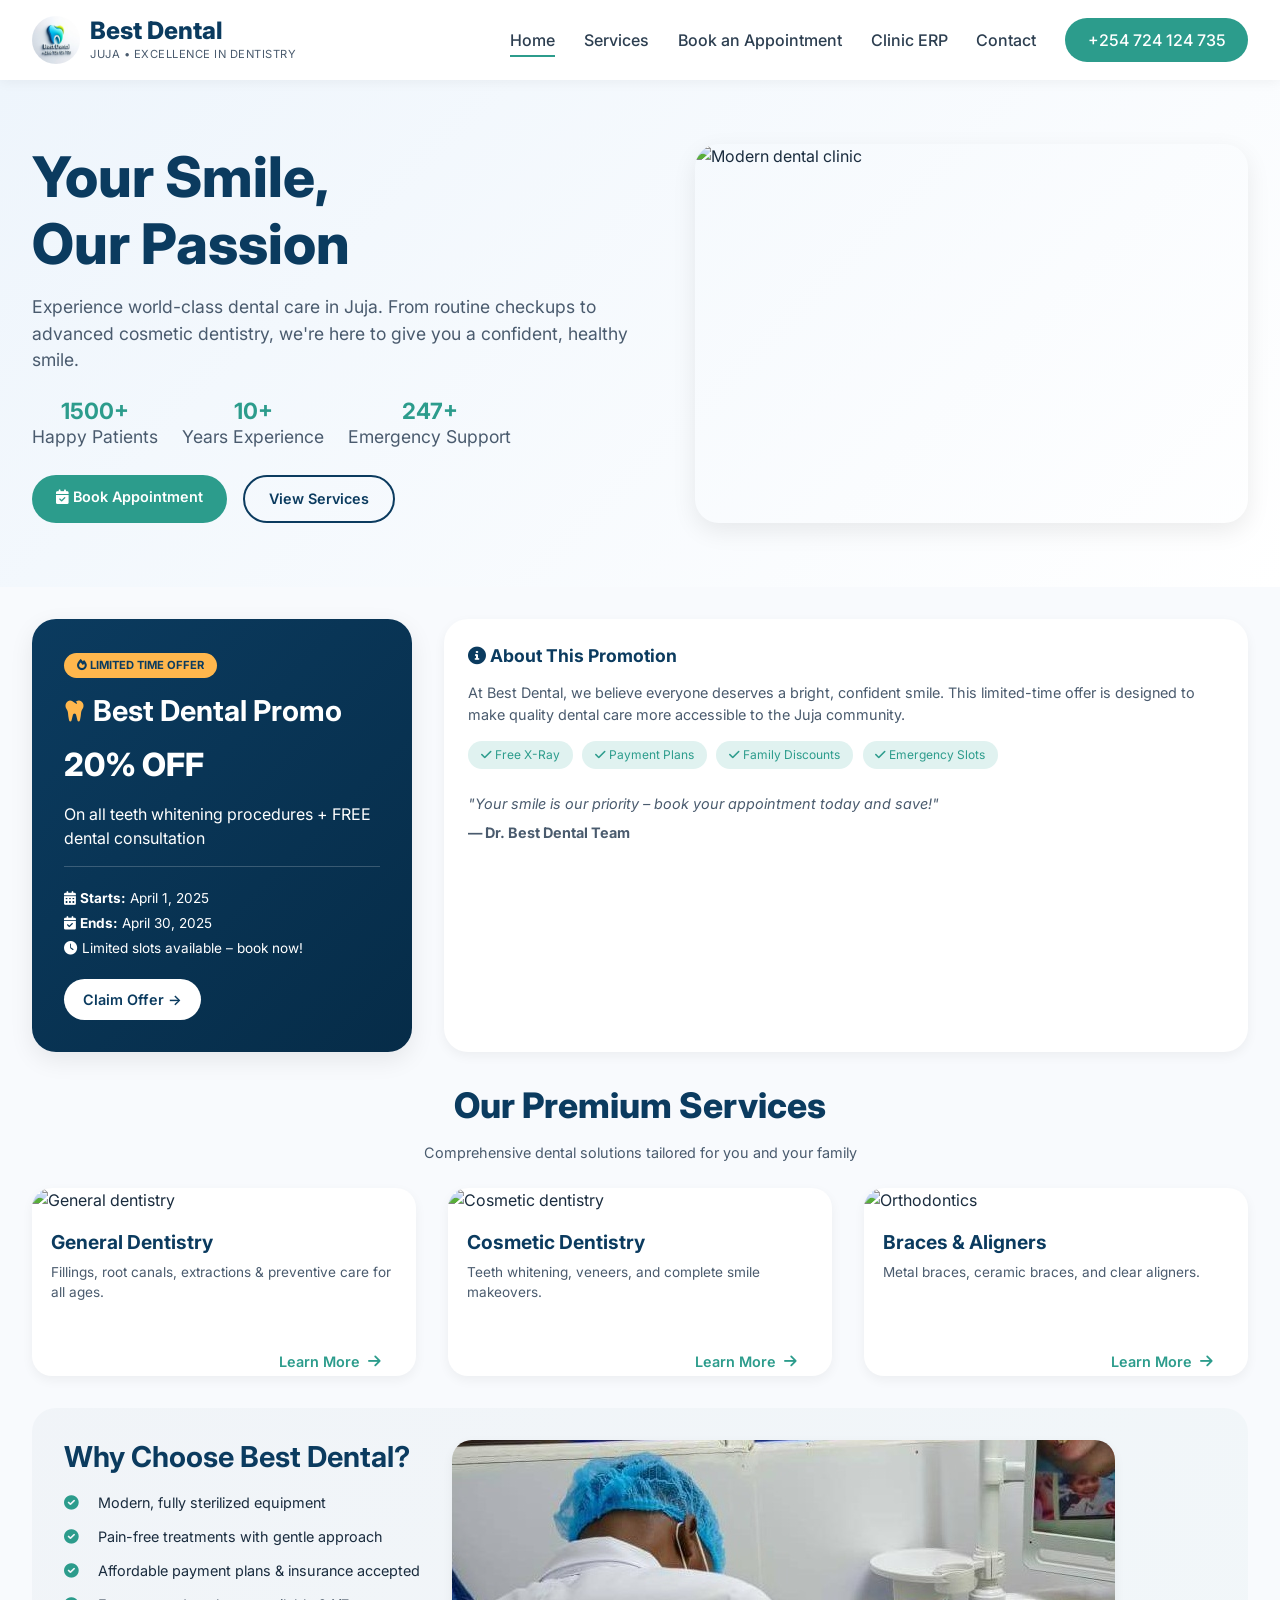
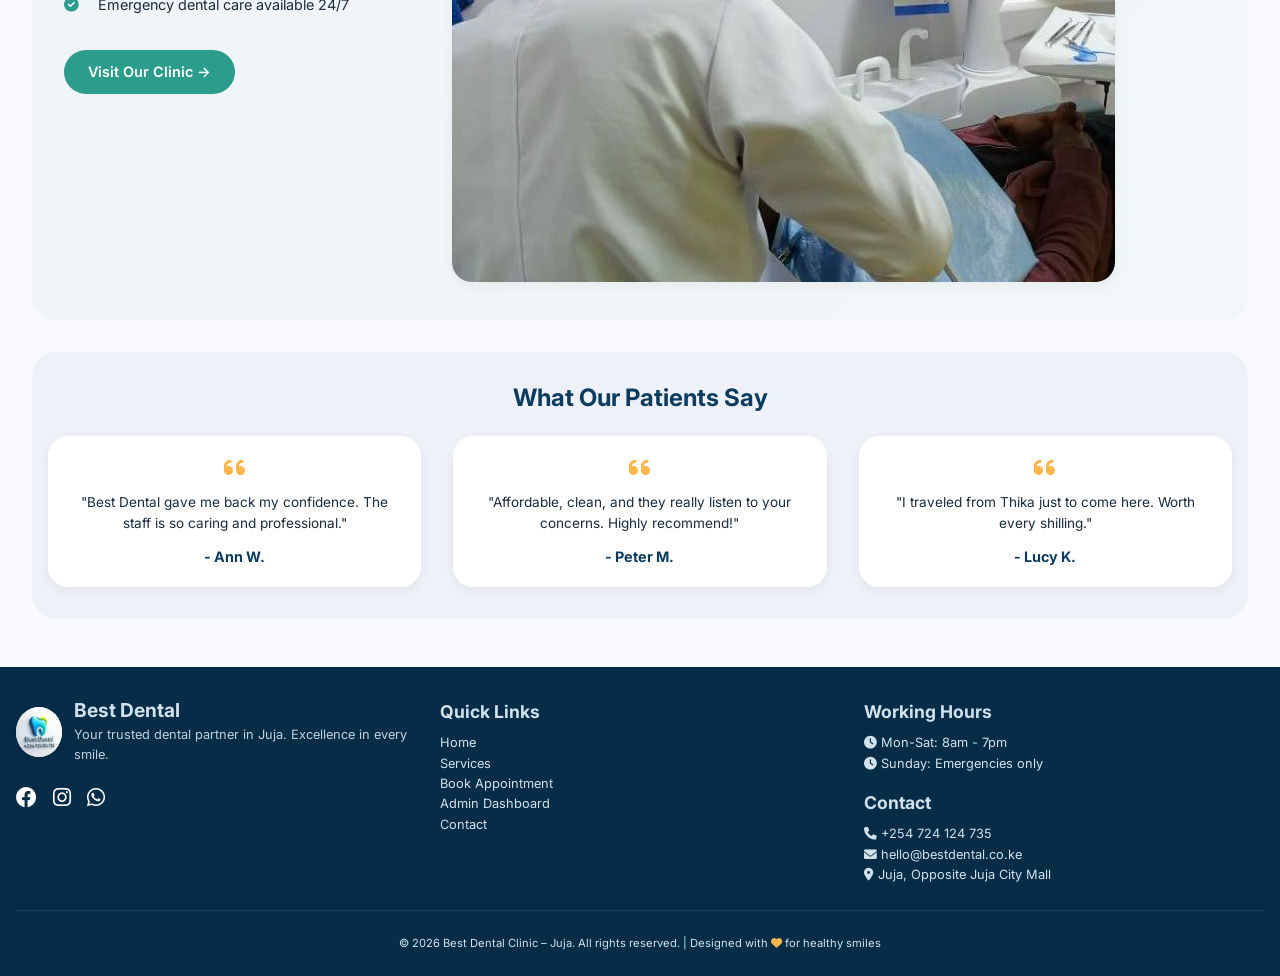
==== commit d07a7504: "Update index.html" ====
--- a/index.html
+++ b/index.html
@@ -37,6 +37,58 @@
     <link rel="stylesheet" href="https://cdnjs.cloudflare.com/ajax/libs/font-awesome/6.0.0-beta3/css/all.min.css">
     <link href="https://fonts.googleapis.com/css2?family=Inter:opsz,wght@14..32,300;400;500;600;700;800&display=swap" rel="stylesheet">
     <link rel="stylesheet" href="css/style.css">
+    
+    <style>
+        /* Additional styles for the learn more button on service cards */
+        .service-card {
+            position: relative;
+        }
+        
+        .learn-more-btn {
+            display: inline-flex;
+            align-items: center;
+            gap: 8px;
+            margin-top: 1rem;
+            padding: 0.5rem 1rem;
+            background: transparent;
+            color: var(--secondary);
+            text-decoration: none;
+            font-weight: 600;
+            font-size: 0.9rem;
+            transition: all 0.3s ease;
+            border-radius: 40px;
+        }
+        
+        .learn-more-btn i {
+            transition: transform 0.3s ease;
+        }
+        
+        .learn-more-btn:hover {
+            color: var(--primary);
+            background: var(--secondary-light);
+            padding: 0.5rem 1rem;
+        }
+        
+        .learn-more-btn:hover i {
+            transform: translateX(5px);
+        }
+        
+        .service-card .content {
+            display: flex;
+            flex-direction: column;
+            height: 100%;
+        }
+        
+        .service-card .content p {
+            flex-grow: 1;
+        }
+        
+        .btn-wrapper {
+            margin-top: auto;
+            display: flex;
+            justify-content: flex-end;
+        }
+    </style>
 </head>
 <body>
     <nav class="navbar">
@@ -161,17 +213,46 @@
         <h2 class="section-title">Our Premium Services</h2>
         <p class="section-subtitle">Comprehensive dental solutions tailored for you and your family</p>
         <div class="services-grid">
+            <!-- Service Card 1 - General Dentistry -->
             <div class="service-card">
                 <img src="https://shifaahospital.org/wp-content/uploads/2024/09/The-Role-of-a-Dentist-in-Maintaining-Your-Oral-Health.png" alt="General dentistry">
-                <div class="content"><h3>General Dentistry</h3><p>Fillings, root canals, extractions & preventive care for all ages.</p></div>
-            </div>
+                <div class="content">
+                    <h3>General Dentistry</h3>
+                    <p>Fillings, root canals, extractions & preventive care for all ages.</p>
+                    <div class="btn-wrapper">
+                        <a href="services.html#general-dentistry" class="learn-more-btn">
+                            Learn More <i class="fas fa-arrow-right"></i>
+                        </a>
+                    </div>
+                </div>
+            </div>
+            
+            <!-- Service Card 2 - Cosmetic Dentistry -->
             <div class="service-card">
                 <img src="https://scontent.fnbo13-1.fna.fbcdn.net/v/t39.30808-6/469881800_122126326064559151_54409147963840266_n.jpg?_nc_cat=105&ccb=1-7&_nc_sid=7b2446&_nc_eui2=AeFeHCFg1ZyaSvf7OvO3dJHKMnWObNJjqqAydY5s0mOqoLmKIzpsZwMqHELjt81m7YivEz2nai2r1z9JcjOSUirW&_nc_ohc=10UrlW1pHYQQ7kNvwGve7om&_nc_oc=Adovda522_haFuPMYmV1KsLUGXLLTKb4F3AwwepINVeyv_uLvt_TNycDi_cEps5HBSg&_nc_zt=23&_nc_ht=scontent.fnbo13-1.fna&_nc_gid=rflgQR3ItjI2ReU6grjfIA&_nc_ss=7a3a8&oh=00_Af3TT6M0QEmY58oxbe2tudcOz56ZprPc-ssbzOOgNjv3Uw&oe=69E692A6" alt="Cosmetic dentistry">
-                <div class="content"><h3>Cosmetic Dentistry</h3><p>Teeth whitening, veneers, and complete smile makeovers.</p></div>
-            </div>
+                <div class="content">
+                    <h3>Cosmetic Dentistry</h3>
+                    <p>Teeth whitening, veneers, and complete smile makeovers.</p>
+                    <div class="btn-wrapper">
+                        <a href="services.html#cosmetic-dentistry" class="learn-more-btn">
+                            Learn More <i class="fas fa-arrow-right"></i>
+                        </a>
+                    </div>
+                </div>
+            </div>
+            
+            <!-- Service Card 3 - Braces & Aligners -->
             <div class="service-card">
                 <img src="https://scontent.fnbo13-1.fna.fbcdn.net/v/t39.30808-6/470174684_122126584082559151_8700361435746763257_n.jpg?_nc_cat=108&ccb=1-7&_nc_sid=7b2446&_nc_eui2=AeGcIFAI9cGWh2qvRXtf2LxHQKT_LH-jnSpApP8sf6OdKqCbs3N2cEvGn_MaRPOKewoOFg4mpyKg1pTp7HoCHFAS&_nc_ohc=2NS2NKE_FpYQ7kNvwEtRUem&_nc_oc=AdpPy-0zDy1A6zvn3qN0KlWBdwSfjOWMylGCkoMfh3kVoTkOLO0EexBCStS_WVl-idM&_nc_zt=23&_nc_ht=scontent.fnbo13-1.fna&_nc_gid=z2QCT9Ng_3uWGx5Ohzm9BA&_nc_ss=7a3a8&oh=00_Af2NoJyahvsW6EiJYlNEM8X_BnwLkhM2UC7EM9M5RymG6A&oe=69E68B86" alt="Orthodontics">
-                <div class="content"><h3>Braces & Aligners</h3><p>Metal braces, ceramic braces, and clear aligners.</p></div>
+                <div class="content">
+                    <h3>Braces & Aligners</h3>
+                    <p>Metal braces, ceramic braces, and clear aligners.</p>
+                    <div class="btn-wrapper">
+                        <a href="services.html#braces-aligners" class="learn-more-btn">
+                            Learn More <i class="fas fa-arrow-right"></i>
+                        </a>
+                    </div>
+                </div>
             </div>
         </div>
 
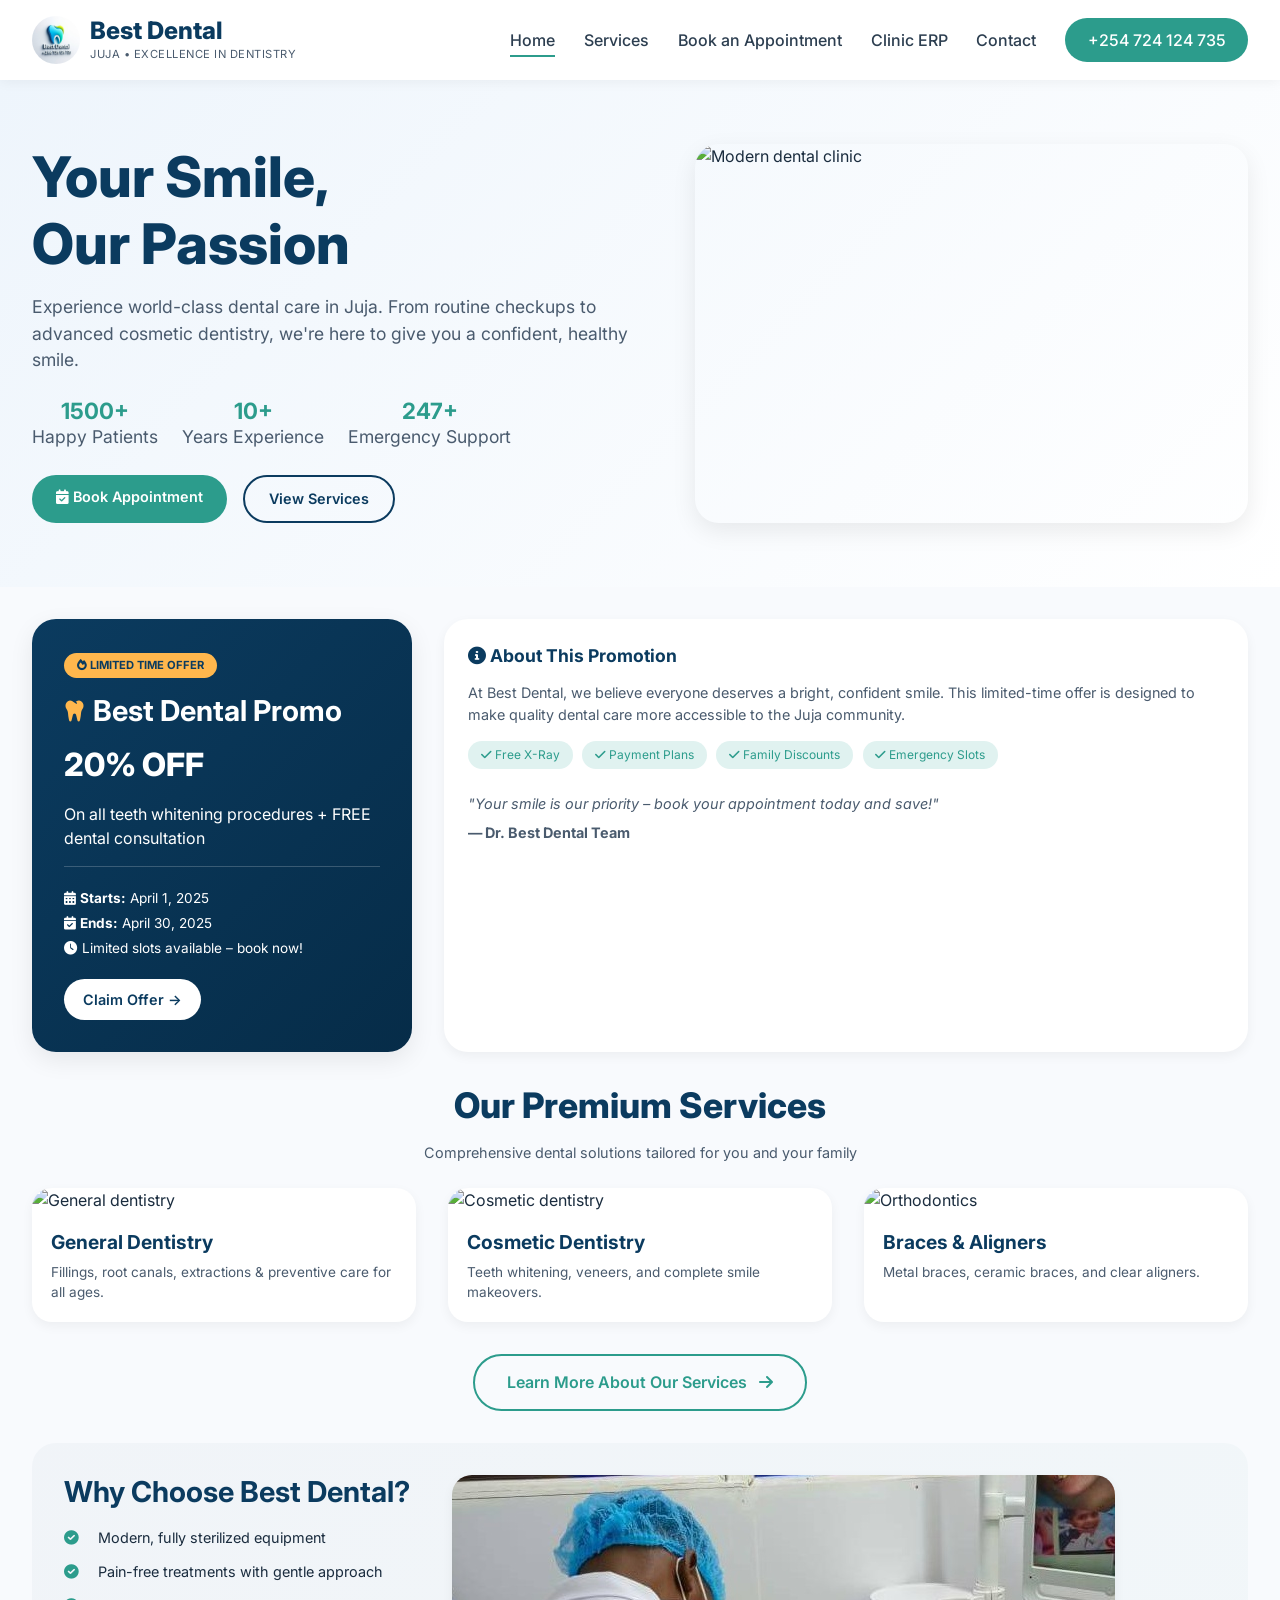
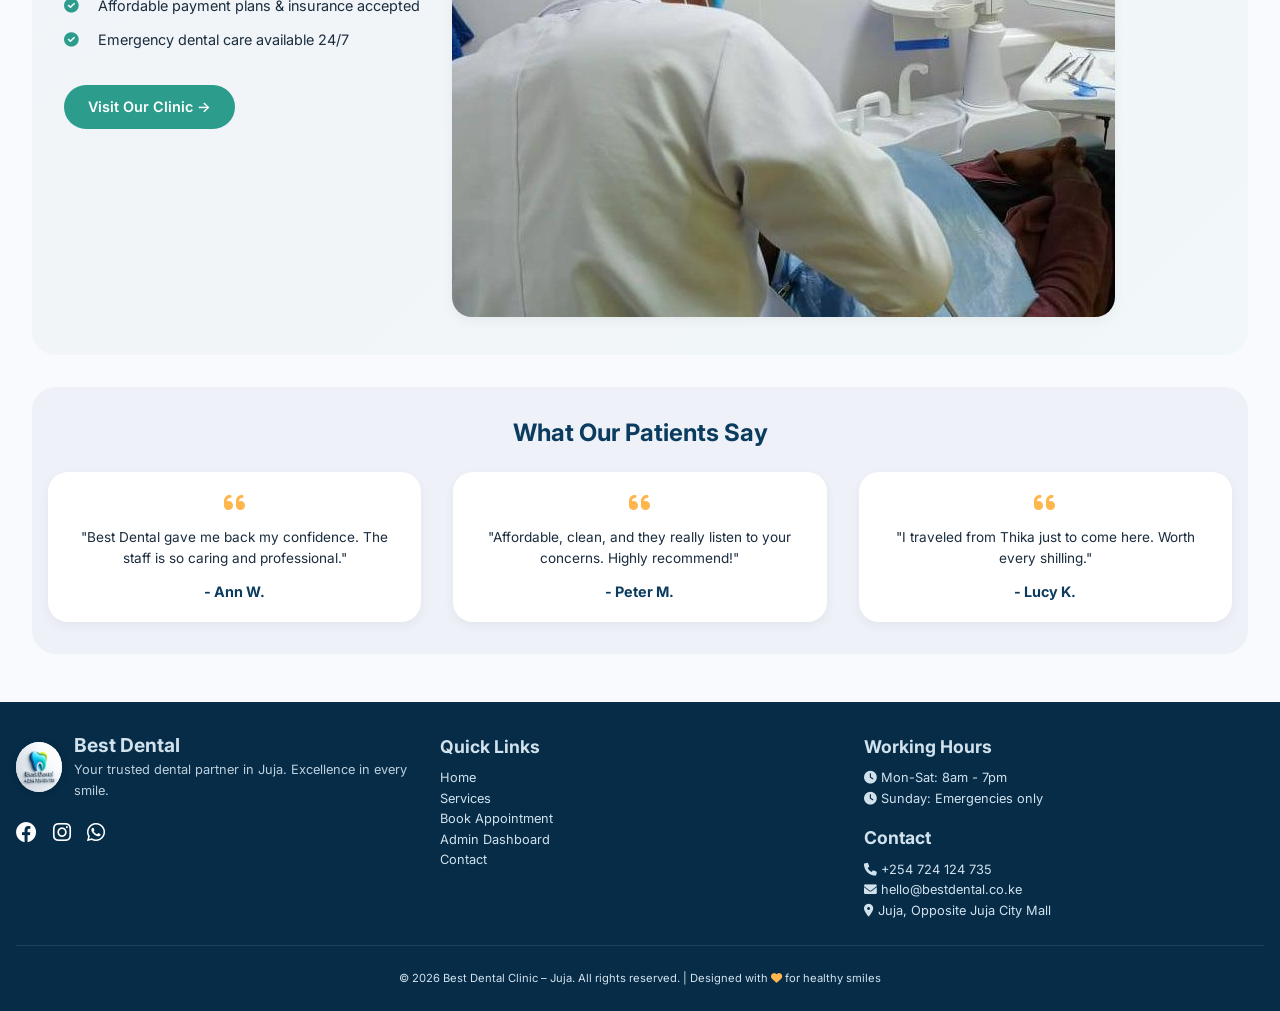
==== commit 005b7e33: "Update index.html" ====
--- a/index.html
+++ b/index.html
@@ -39,54 +39,45 @@
     <link rel="stylesheet" href="css/style.css">
     
     <style>
-        /* Additional styles for the learn more button on service cards */
-        .service-card {
+        /* Additional styles for the learn more button */
+        .services-section {
             position: relative;
         }
         
-        .learn-more-btn {
+        .learn-more-container {
+            text-align: center;
+            margin-top: 2rem;
+            margin-bottom: 2rem;
+        }
+        
+        .learn-more-services {
             display: inline-flex;
             align-items: center;
-            gap: 8px;
-            margin-top: 1rem;
-            padding: 0.5rem 1rem;
+            gap: 12px;
+            padding: 0.9rem 2rem;
             background: transparent;
             color: var(--secondary);
             text-decoration: none;
             font-weight: 600;
-            font-size: 0.9rem;
+            font-size: 1rem;
             transition: all 0.3s ease;
-            border-radius: 40px;
-        }
-        
-        .learn-more-btn i {
+            border-radius: 50px;
+            border: 2px solid var(--secondary);
+        }
+        
+        .learn-more-services i {
             transition: transform 0.3s ease;
         }
         
-        .learn-more-btn:hover {
-            color: var(--primary);
-            background: var(--secondary-light);
-            padding: 0.5rem 1rem;
-        }
-        
-        .learn-more-btn:hover i {
-            transform: translateX(5px);
-        }
-        
-        .service-card .content {
-            display: flex;
-            flex-direction: column;
-            height: 100%;
-        }
-        
-        .service-card .content p {
-            flex-grow: 1;
-        }
-        
-        .btn-wrapper {
-            margin-top: auto;
-            display: flex;
-            justify-content: flex-end;
+        .learn-more-services:hover {
+            background: var(--secondary);
+            color: white;
+            transform: translateY(-3px);
+            box-shadow: var(--shadow-md);
+        }
+        
+        .learn-more-services:hover i {
+            transform: translateX(8px);
         }
     </style>
 </head>
@@ -213,47 +204,25 @@
         <h2 class="section-title">Our Premium Services</h2>
         <p class="section-subtitle">Comprehensive dental solutions tailored for you and your family</p>
         <div class="services-grid">
-            <!-- Service Card 1 - General Dentistry -->
             <div class="service-card">
                 <img src="https://shifaahospital.org/wp-content/uploads/2024/09/The-Role-of-a-Dentist-in-Maintaining-Your-Oral-Health.png" alt="General dentistry">
-                <div class="content">
-                    <h3>General Dentistry</h3>
-                    <p>Fillings, root canals, extractions & preventive care for all ages.</p>
-                    <div class="btn-wrapper">
-                        <a href="services.html#general-dentistry" class="learn-more-btn">
-                            Learn More <i class="fas fa-arrow-right"></i>
-                        </a>
-                    </div>
-                </div>
-            </div>
-            
-            <!-- Service Card 2 - Cosmetic Dentistry -->
+                <div class="content"><h3>General Dentistry</h3><p>Fillings, root canals, extractions & preventive care for all ages.</p></div>
+            </div>
             <div class="service-card">
                 <img src="https://scontent.fnbo13-1.fna.fbcdn.net/v/t39.30808-6/469881800_122126326064559151_54409147963840266_n.jpg?_nc_cat=105&ccb=1-7&_nc_sid=7b2446&_nc_eui2=AeFeHCFg1ZyaSvf7OvO3dJHKMnWObNJjqqAydY5s0mOqoLmKIzpsZwMqHELjt81m7YivEz2nai2r1z9JcjOSUirW&_nc_ohc=10UrlW1pHYQQ7kNvwGve7om&_nc_oc=Adovda522_haFuPMYmV1KsLUGXLLTKb4F3AwwepINVeyv_uLvt_TNycDi_cEps5HBSg&_nc_zt=23&_nc_ht=scontent.fnbo13-1.fna&_nc_gid=rflgQR3ItjI2ReU6grjfIA&_nc_ss=7a3a8&oh=00_Af3TT6M0QEmY58oxbe2tudcOz56ZprPc-ssbzOOgNjv3Uw&oe=69E692A6" alt="Cosmetic dentistry">
-                <div class="content">
-                    <h3>Cosmetic Dentistry</h3>
-                    <p>Teeth whitening, veneers, and complete smile makeovers.</p>
-                    <div class="btn-wrapper">
-                        <a href="services.html#cosmetic-dentistry" class="learn-more-btn">
-                            Learn More <i class="fas fa-arrow-right"></i>
-                        </a>
-                    </div>
-                </div>
-            </div>
-            
-            <!-- Service Card 3 - Braces & Aligners -->
+                <div class="content"><h3>Cosmetic Dentistry</h3><p>Teeth whitening, veneers, and complete smile makeovers.</p></div>
+            </div>
             <div class="service-card">
                 <img src="https://scontent.fnbo13-1.fna.fbcdn.net/v/t39.30808-6/470174684_122126584082559151_8700361435746763257_n.jpg?_nc_cat=108&ccb=1-7&_nc_sid=7b2446&_nc_eui2=AeGcIFAI9cGWh2qvRXtf2LxHQKT_LH-jnSpApP8sf6OdKqCbs3N2cEvGn_MaRPOKewoOFg4mpyKg1pTp7HoCHFAS&_nc_ohc=2NS2NKE_FpYQ7kNvwEtRUem&_nc_oc=AdpPy-0zDy1A6zvn3qN0KlWBdwSfjOWMylGCkoMfh3kVoTkOLO0EexBCStS_WVl-idM&_nc_zt=23&_nc_ht=scontent.fnbo13-1.fna&_nc_gid=z2QCT9Ng_3uWGx5Ohzm9BA&_nc_ss=7a3a8&oh=00_Af2NoJyahvsW6EiJYlNEM8X_BnwLkhM2UC7EM9M5RymG6A&oe=69E68B86" alt="Orthodontics">
-                <div class="content">
-                    <h3>Braces & Aligners</h3>
-                    <p>Metal braces, ceramic braces, and clear aligners.</p>
-                    <div class="btn-wrapper">
-                        <a href="services.html#braces-aligners" class="learn-more-btn">
-                            Learn More <i class="fas fa-arrow-right"></i>
-                        </a>
-                    </div>
-                </div>
-            </div>
+                <div class="content"><h3>Braces & Aligners</h3><p>Metal braces, ceramic braces, and clear aligners.</p></div>
+            </div>
+        </div>
+        
+        <!-- Single Learn More Button at the bottom of services section -->
+        <div class="learn-more-container">
+            <a href="services.html" class="learn-more-services">
+                Learn More About Our Services <i class="fas fa-arrow-right"></i>
+            </a>
         </div>
 
         <!-- Why Choose Us -->
